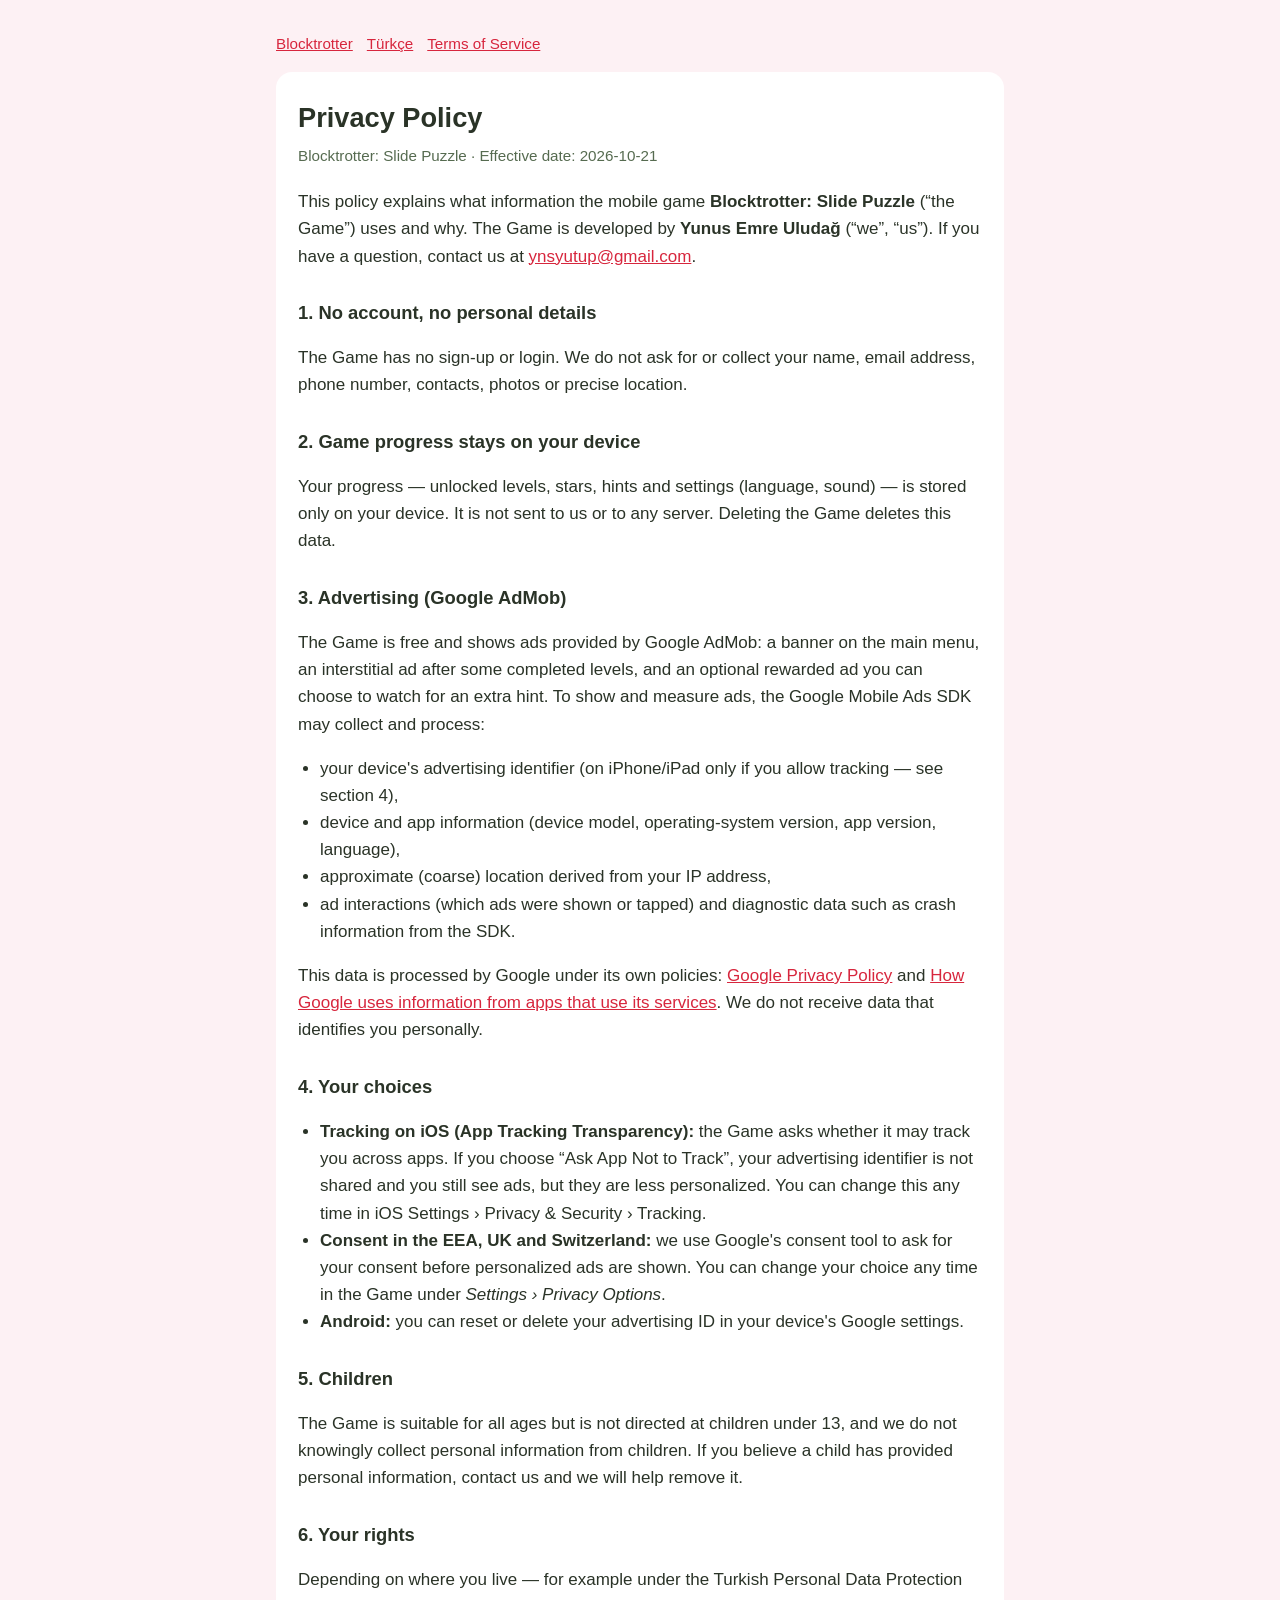
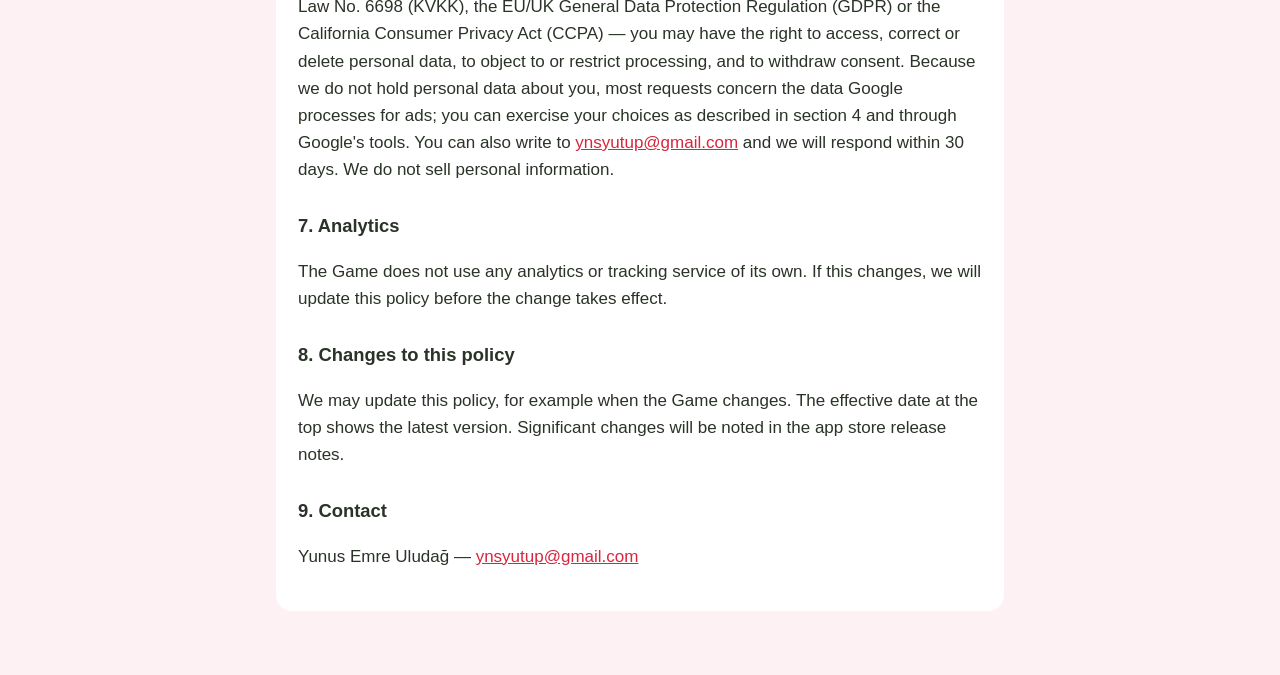
==== legal-site/privacy-en.html @ 8e5d8936 "feat: privacy policy, terms of service and settings links legal-site/: privacy policy and terms of s" ====
<!doctype html>
<html lang="en">
<head>
<meta charset="utf-8">
<meta name="viewport" content="width=device-width, initial-scale=1">
<title>Blocktrotter — Privacy Policy</title>
<link rel="stylesheet" href="style.css">
</head>
<body>
<main>
<nav><a href="index.html">Blocktrotter</a><a href="privacy-tr.html">Türkçe</a><a href="terms-en.html">Terms of Service</a></nav>
<div class="card">
<h1>Privacy Policy</h1>
<p class="meta">Blocktrotter: Slide Puzzle · Effective date: 2026-10-21</p>

<p>This policy explains what information the mobile game <strong>Blocktrotter: Slide Puzzle</strong> (“the Game”) uses and why. The Game is developed by <strong>Yunus Emre Uludağ</strong> (“we”, “us”). If you have a question, contact us at <a href="mailto:ynsyutup@gmail.com">ynsyutup@gmail.com</a>.</p>

<h2>1. No account, no personal details</h2>
<p>The Game has no sign-up or login. We do not ask for or collect your name, email address, phone number, contacts, photos or precise location.</p>

<h2>2. Game progress stays on your device</h2>
<p>Your progress — unlocked levels, stars, hints and settings (language, sound) — is stored only on your device. It is not sent to us or to any server. Deleting the Game deletes this data.</p>

<h2>3. Advertising (Google AdMob)</h2>
<p>The Game is free and shows ads provided by Google AdMob: a banner on the main menu, an interstitial ad after some completed levels, and an optional rewarded ad you can choose to watch for an extra hint. To show and measure ads, the Google Mobile Ads SDK may collect and process:</p>
<ul>
<li>your device's advertising identifier (on iPhone/iPad only if you allow tracking — see section 4),</li>
<li>device and app information (device model, operating-system version, app version, language),</li>
<li>approximate (coarse) location derived from your IP address,</li>
<li>ad interactions (which ads were shown or tapped) and diagnostic data such as crash information from the SDK.</li>
</ul>
<p>This data is processed by Google under its own policies: <a href="https://policies.google.com/privacy">Google Privacy Policy</a> and <a href="https://policies.google.com/technologies/partner-sites">How Google uses information from apps that use its services</a>. We do not receive data that identifies you personally.</p>

<h2>4. Your choices</h2>
<ul>
<li><strong>Tracking on iOS (App Tracking Transparency):</strong> the Game asks whether it may track you across apps. If you choose “Ask App Not to Track”, your advertising identifier is not shared and you still see ads, but they are less personalized. You can change this any time in iOS Settings › Privacy &amp; Security › Tracking.</li>
<li><strong>Consent in the EEA, UK and Switzerland:</strong> we use Google's consent tool to ask for your consent before personalized ads are shown. You can change your choice any time in the Game under <em>Settings › Privacy Options</em>.</li>
<li><strong>Android:</strong> you can reset or delete your advertising ID in your device's Google settings.</li>
</ul>

<h2>5. Children</h2>
<p>The Game is suitable for all ages but is not directed at children under 13, and we do not knowingly collect personal information from children. If you believe a child has provided personal information, contact us and we will help remove it.</p>

<h2>6. Your rights</h2>
<p>Depending on where you live — for example under the Turkish Personal Data Protection Law No. 6698 (KVKK), the EU/UK General Data Protection Regulation (GDPR) or the California Consumer Privacy Act (CCPA) — you may have the right to access, correct or delete personal data, to object to or restrict processing, and to withdraw consent. Because we do not hold personal data about you, most requests concern the data Google processes for ads; you can exercise your choices as described in section 4 and through Google's tools. You can also write to <a href="mailto:ynsyutup@gmail.com">ynsyutup@gmail.com</a> and we will respond within 30 days. We do not sell personal information.</p>

<h2>7. Analytics</h2>
<p>The Game does not use any analytics or tracking service of its own. If this changes, we will update this policy before the change takes effect.</p>

<h2>8. Changes to this policy</h2>
<p>We may update this policy, for example when the Game changes. The effective date at the top shows the latest version. Significant changes will be noted in the app store release notes.</p>

<h2>9. Contact</h2>
<p>Yunus Emre Uludağ — <a href="mailto:ynsyutup@gmail.com">ynsyutup@gmail.com</a></p>
</div>
</main>
</body>
</html>
---- legal-site/style.css ----
:root { --bg: #fdf1f4; --text: #2a3327; --muted: #566b50; --accent: #d7263d; --card: #ffffff; }
@media (prefers-color-scheme: dark) { :root { --bg: #1a1f19; --text: #ecdcb0; --muted: #a9b8a3; --accent: #ff6b7d; --card: #232a21; } }
* { box-sizing: border-box; }
body { margin: 0; background: var(--bg); color: var(--text); font: 17px/1.6 -apple-system, "Segoe UI", Roboto, sans-serif; }
main { max-width: 760px; margin: 0 auto; padding: 32px 16px 64px; }
.card { background: var(--card); border-radius: 16px; padding: 24px 22px; }
h1 { font-size: 1.7rem; margin: 0 0 4px; }
h2 { font-size: 1.15rem; margin: 28px 0 6px; }
.meta { color: var(--muted); margin: 0 0 20px; font-size: .95rem; }
a { color: var(--accent); }
nav { margin-bottom: 16px; font-size: .95rem; }
nav a { margin-right: 14px; }
ul { padding-left: 22px; }
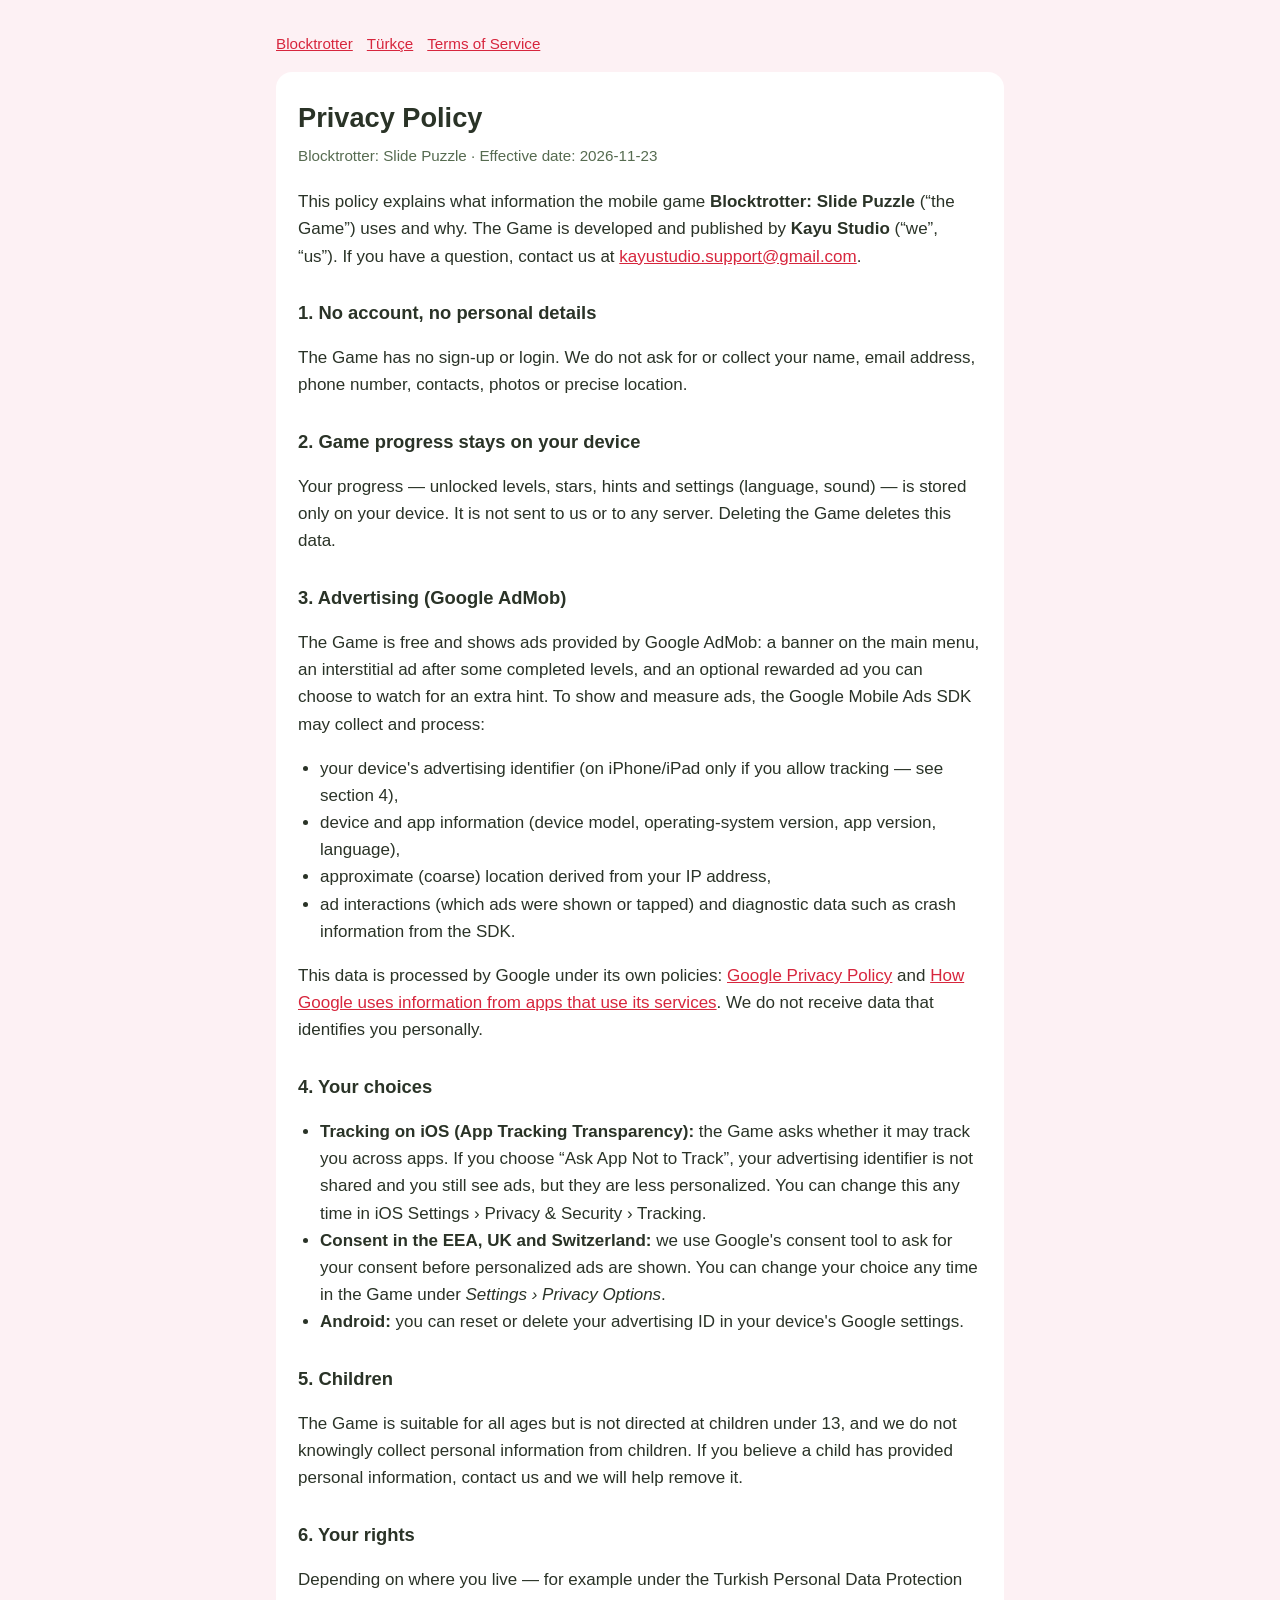
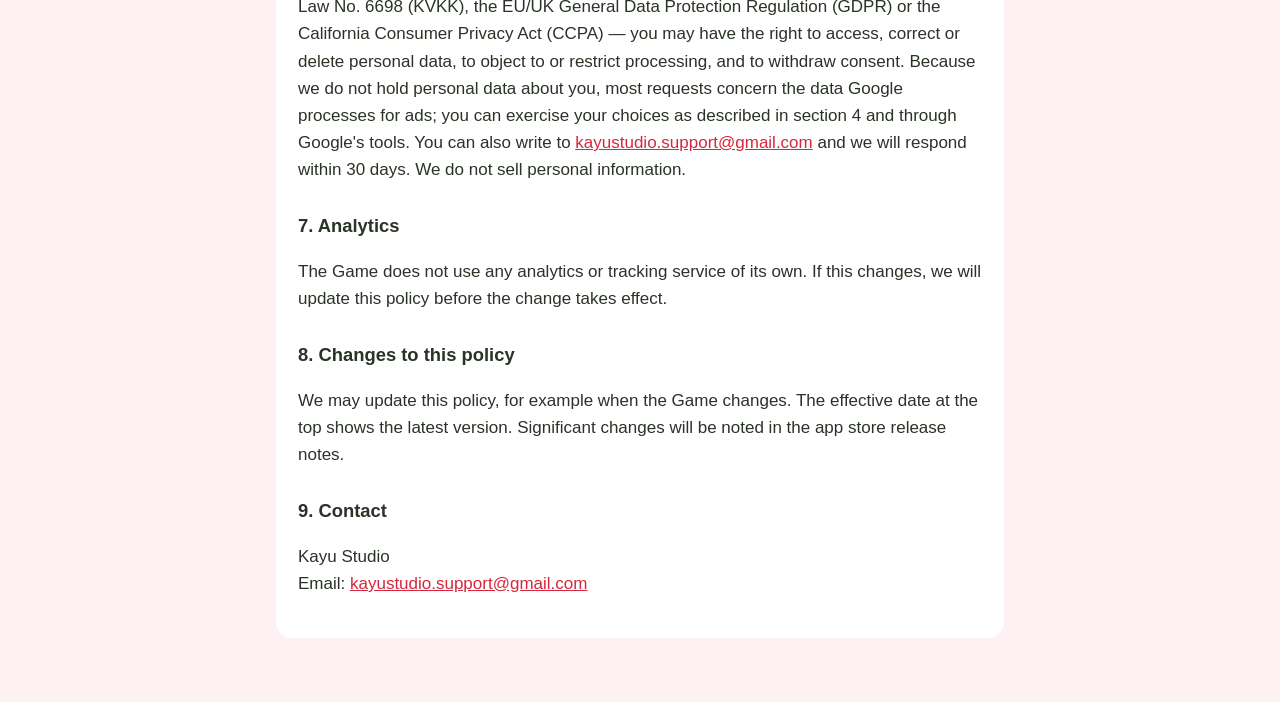
==== commit da9a4b8b: "feat: new app icon and Kayu Studio legal pages - App icon inspired by the main menu board (tools/mak" ====
--- a/legal-site/privacy-en.html
+++ b/legal-site/privacy-en.html
@@ -11,9 +11,9 @@
 <nav><a href="index.html">Blocktrotter</a><a href="privacy-tr.html">Türkçe</a><a href="terms-en.html">Terms of Service</a></nav>
 <div class="card">
 <h1>Privacy Policy</h1>
-<p class="meta">Blocktrotter: Slide Puzzle · Effective date: 2026-10-21</p>
+<p class="meta">Blocktrotter: Slide Puzzle · Effective date: 2026-11-23</p>
 
-<p>This policy explains what information the mobile game <strong>Blocktrotter: Slide Puzzle</strong> (“the Game”) uses and why. The Game is developed by <strong>Yunus Emre Uludağ</strong> (“we”, “us”). If you have a question, contact us at <a href="mailto:ynsyutup@gmail.com">ynsyutup@gmail.com</a>.</p>
+<p>This policy explains what information the mobile game <strong>Blocktrotter: Slide Puzzle</strong> (“the Game”) uses and why. The Game is developed and published by <strong>Kayu Studio</strong> (“we”, “us”). If you have a question, contact us at <a href="mailto:kayustudio.support@gmail.com">kayustudio.support@gmail.com</a>.</p>
 
 <h2>1. No account, no personal details</h2>
 <p>The Game has no sign-up or login. We do not ask for or collect your name, email address, phone number, contacts, photos or precise location.</p>
@@ -42,7 +42,7 @@
 <p>The Game is suitable for all ages but is not directed at children under 13, and we do not knowingly collect personal information from children. If you believe a child has provided personal information, contact us and we will help remove it.</p>
 
 <h2>6. Your rights</h2>
-<p>Depending on where you live — for example under the Turkish Personal Data Protection Law No. 6698 (KVKK), the EU/UK General Data Protection Regulation (GDPR) or the California Consumer Privacy Act (CCPA) — you may have the right to access, correct or delete personal data, to object to or restrict processing, and to withdraw consent. Because we do not hold personal data about you, most requests concern the data Google processes for ads; you can exercise your choices as described in section 4 and through Google's tools. You can also write to <a href="mailto:ynsyutup@gmail.com">ynsyutup@gmail.com</a> and we will respond within 30 days. We do not sell personal information.</p>
+<p>Depending on where you live — for example under the Turkish Personal Data Protection Law No. 6698 (KVKK), the EU/UK General Data Protection Regulation (GDPR) or the California Consumer Privacy Act (CCPA) — you may have the right to access, correct or delete personal data, to object to or restrict processing, and to withdraw consent. Because we do not hold personal data about you, most requests concern the data Google processes for ads; you can exercise your choices as described in section 4 and through Google's tools. You can also write to <a href="mailto:kayustudio.support@gmail.com">kayustudio.support@gmail.com</a> and we will respond within 30 days. We do not sell personal information.</p>
 
 <h2>7. Analytics</h2>
 <p>The Game does not use any analytics or tracking service of its own. If this changes, we will update this policy before the change takes effect.</p>
@@ -51,7 +51,7 @@
 <p>We may update this policy, for example when the Game changes. The effective date at the top shows the latest version. Significant changes will be noted in the app store release notes.</p>
 
 <h2>9. Contact</h2>
-<p>Yunus Emre Uludağ — <a href="mailto:ynsyutup@gmail.com">ynsyutup@gmail.com</a></p>
+<p>Kayu Studio<br>Email: <a href="mailto:kayustudio.support@gmail.com">kayustudio.support@gmail.com</a></p>
 </div>
 </main>
 </body>
